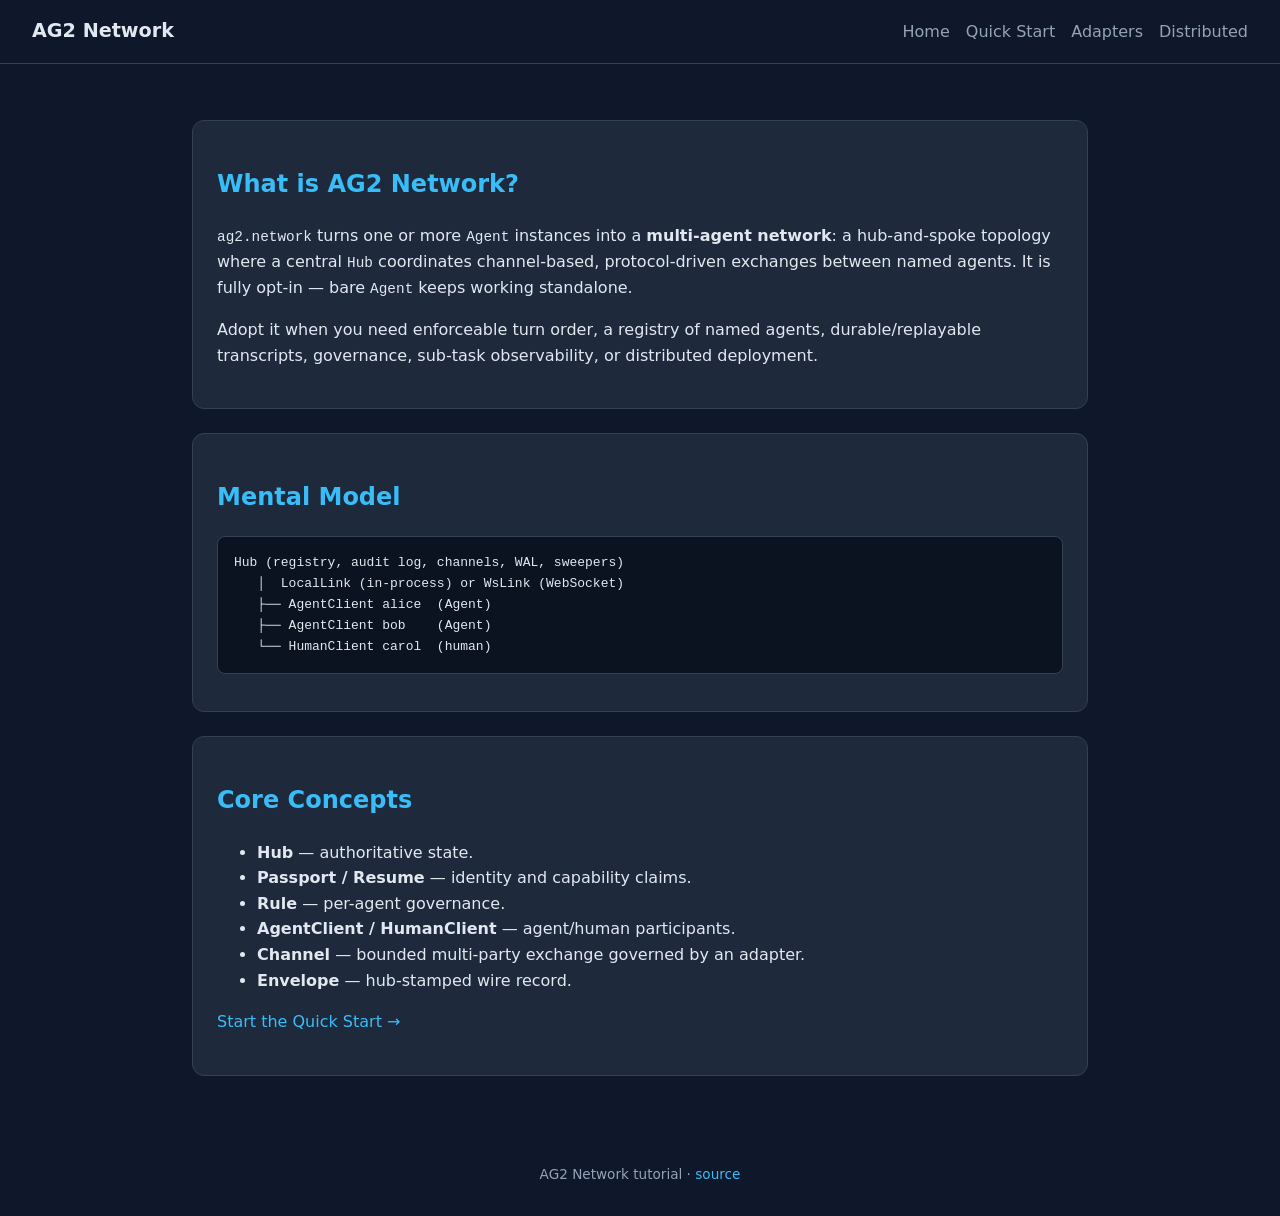
==== docs/index.html @ dd67a832 "Initial:" ====
<!doctype html>
<html lang="en">
<head>
<meta charset="utf-8">
<title>AG2 Network — Tutorial</title>
<link rel="stylesheet" href="assets/style.css">
</head>
<body>
<header><h1>AG2 Network</h1><nav><a href="index.html">Home</a><a href="quickstart.html">Quick Start</a><a href="adapters.html">Adapters</a><a href="distributed.html">Distributed</a></nav></header>
<div class="container">
<div class="card">
<h2>What is AG2 Network?</h2>
<p><code>ag2.network</code> turns one or more <code>Agent</code> instances into a <strong>multi-agent network</strong>: a hub-and-spoke topology where a central <code>Hub</code> coordinates channel-based, protocol-driven exchanges between named agents. It is fully opt-in — bare <code>Agent</code> keeps working standalone.</p>
<p>Adopt it when you need enforceable turn order, a registry of named agents, durable/replayable transcripts, governance, sub-task observability, or distributed deployment.</p>
</div>
<div class="card">
<h2>Mental Model</h2>
<pre>Hub (registry, audit log, channels, WAL, sweepers)
   │  LocalLink (in-process) or WsLink (WebSocket)
   ├── AgentClient alice  (Agent)
   ├── AgentClient bob    (Agent)
   └── HumanClient carol  (human)</pre>
</div>
<div class="card">
<h2>Core Concepts</h2>
<ul>
<li><strong>Hub</strong> — authoritative state.</li>
<li><strong>Passport / Resume</strong> — identity and capability claims.</li>
<li><strong>Rule</strong> — per-agent governance.</li>
<li><strong>AgentClient / HumanClient</strong> — agent/human participants.</li>
<li><strong>Channel</strong> — bounded multi-party exchange governed by an adapter.</li>
<li><strong>Envelope</strong> — hub-stamped wire record.</li>
</ul>
<p><a href="quickstart.html">Start the Quick Start →</a></p>
</div>
</div>
<footer>AG2 Network tutorial · <a href="https://github.com/tpugh/ag2-network">source</a></footer>
</body>
</html>
---- docs/assets/style.css ----
:root { --bg:#0f172a; --card:#1e293b; --text:#e2e8f0; --muted:#94a3b8; --accent:#38bdf8; --border:#334155; }
* { box-sizing: border-box; }
body { margin:0; font-family: system-ui, -apple-system, Segoe UI, Roboto, sans-serif; background:var(--bg); color:var(--text); line-height:1.6; }
a { color: var(--accent); text-decoration: none; }
a:hover { text-decoration: underline; }
header { padding: 1rem 2rem; border-bottom:1px solid var(--border); display:flex; justify-content:space-between; align-items:center; }
header h1 { margin:0; font-size:1.2rem; }
nav a { margin-left:1rem; color:var(--muted); }
nav a:hover { color:var(--text); }
.container { max-width:960px; margin:0 auto; padding:2rem; }
.card { background:var(--card); border:1px solid var(--border); border-radius:12px; padding:1.5rem; margin:1.5rem 0; }
pre { background:#0b1220; border:1px solid var(--border); border-radius:8px; padding:1rem; overflow-x:auto; }
code { font-family: ui-monospace, SFMono-Regular, Menlo, monospace; font-size:0.9rem; }
h2 { color:var(--accent); }
h3 { color:var(--text); }
footer { text-align:center; padding:2rem; color:var(--muted); font-size:0.85rem; }
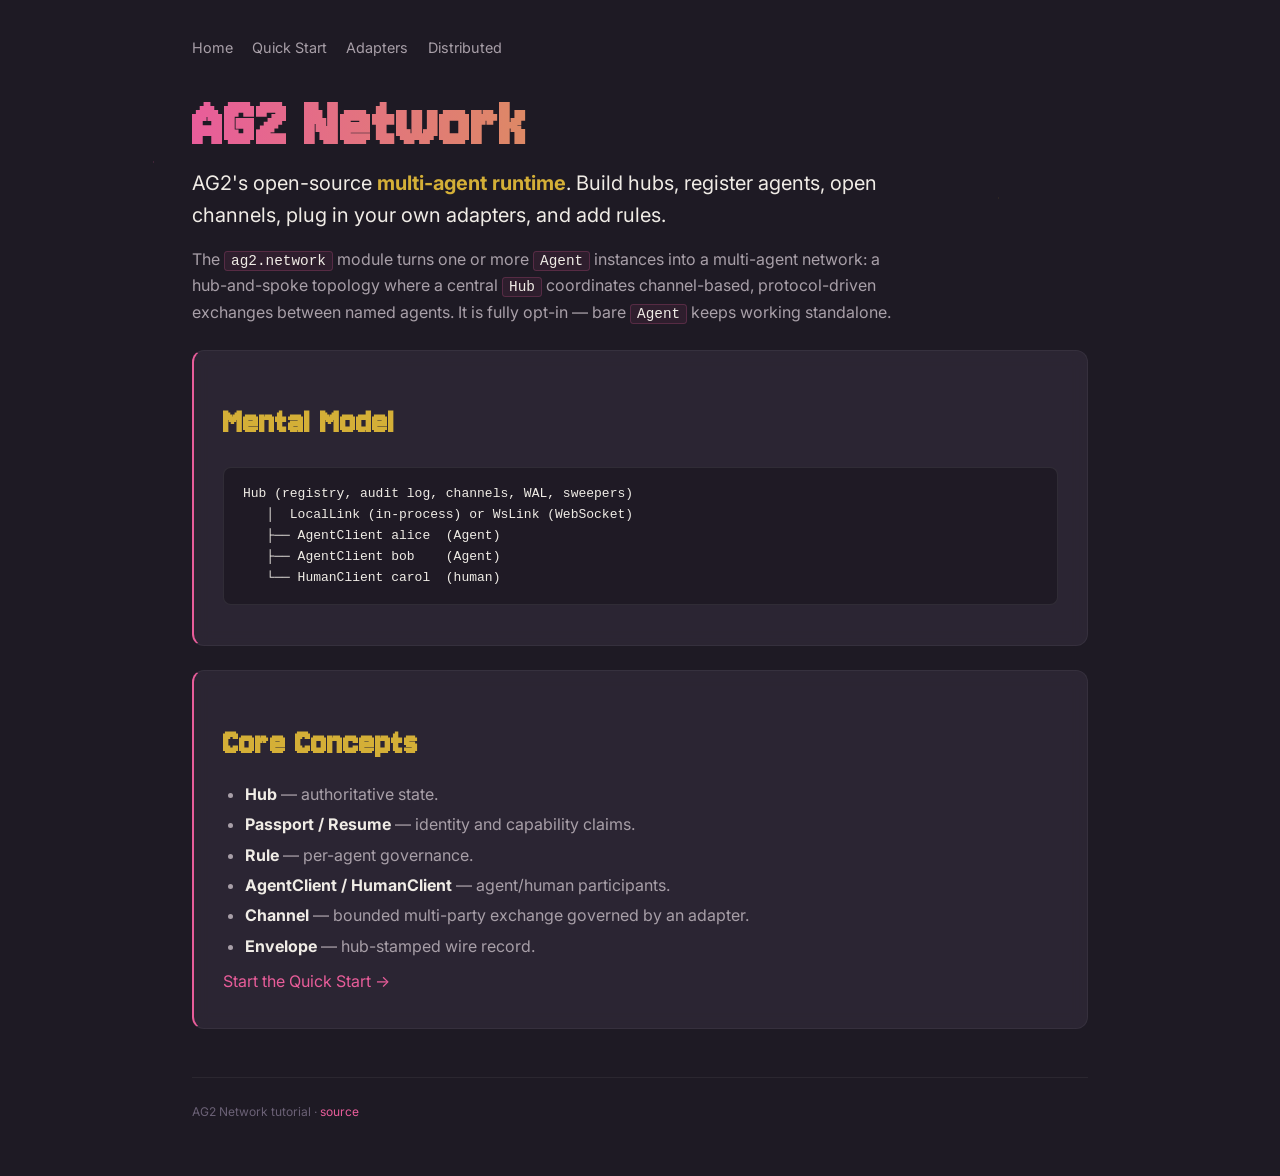
==== commit 0c30ec24: "Restyle" ====
--- a/docs/index.html
+++ b/docs/index.html
@@ -3,37 +3,47 @@
 <head>
 <meta charset="utf-8">
 <title>AG2 Network — Tutorial</title>
+<link rel="preconnect" href="https://fonts.googleapis.com">
+<link rel="preconnect" href="https://fonts.gstatic.com" crossorigin>
+<link href="https://fonts.googleapis.com/css2?family=Inter:wght@400;500;600;700&family=Jersey+10&display=swap" rel="stylesheet">
 <link rel="stylesheet" href="assets/style.css">
 </head>
 <body>
-<header><h1>AG2 Network</h1><nav><a href="index.html">Home</a><a href="quickstart.html">Quick Start</a><a href="adapters.html">Adapters</a><a href="distributed.html">Distributed</a></nav></header>
-<div class="container">
-<div class="card">
-<h2>What is AG2 Network?</h2>
-<p><code>ag2.network</code> turns one or more <code>Agent</code> instances into a <strong>multi-agent network</strong>: a hub-and-spoke topology where a central <code>Hub</code> coordinates channel-based, protocol-driven exchanges between named agents. It is fully opt-in — bare <code>Agent</code> keeps working standalone.</p>
-<p>Adopt it when you need enforceable turn order, a registry of named agents, durable/replayable transcripts, governance, sub-task observability, or distributed deployment.</p>
-</div>
-<div class="card">
-<h2>Mental Model</h2>
-<pre>Hub (registry, audit log, channels, WAL, sweepers)
+<div class="frame">
+  <nav class="topnav">
+    <a href="index.html">Home</a>
+    <a href="quickstart.html">Quick Start</a>
+    <a href="adapters.html">Adapters</a>
+    <a href="distributed.html">Distributed</a>
+  </nav>
+
+  <h1>AG2 Network</h1>
+  <p style="font-size:20px;color:var(--text-primary);max-width:760px;margin:0 0 16px;">AG2's open-source <span style="color:var(--gold);font-weight:700;">multi-agent runtime</span>. Build hubs, register agents, open channels, plug in your own adapters, and add rules.</p>
+  <p style="max-width:720px;">The <code>ag2.network</code> module turns one or more <code>Agent</code> instances into a multi-agent network: a hub-and-spoke topology where a central <code>Hub</code> coordinates channel-based, protocol-driven exchanges between named agents. It is fully opt-in — bare <code>Agent</code> keeps working standalone.</p>
+
+  <div class="card">
+    <h2>Mental Model</h2>
+    <pre>Hub (registry, audit log, channels, WAL, sweepers)
    │  LocalLink (in-process) or WsLink (WebSocket)
    ├── AgentClient alice  (Agent)
    ├── AgentClient bob    (Agent)
    └── HumanClient carol  (human)</pre>
+  </div>
+
+  <div class="card">
+    <h2>Core Concepts</h2>
+    <ul>
+      <li><strong>Hub</strong> — authoritative state.</li>
+      <li><strong>Passport / Resume</strong> — identity and capability claims.</li>
+      <li><strong>Rule</strong> — per-agent governance.</li>
+      <li><strong>AgentClient / HumanClient</strong> — agent/human participants.</li>
+      <li><strong>Channel</strong> — bounded multi-party exchange governed by an adapter.</li>
+      <li><strong>Envelope</strong> — hub-stamped wire record.</li>
+    </ul>
+    <p><a href="quickstart.html">Start the Quick Start →</a></p>
+  </div>
+
+  <div class="footer">AG2 Network tutorial · <a href="https://github.com/tpugh/ag2-network">source</a></div>
 </div>
-<div class="card">
-<h2>Core Concepts</h2>
-<ul>
-<li><strong>Hub</strong> — authoritative state.</li>
-<li><strong>Passport / Resume</strong> — identity and capability claims.</li>
-<li><strong>Rule</strong> — per-agent governance.</li>
-<li><strong>AgentClient / HumanClient</strong> — agent/human participants.</li>
-<li><strong>Channel</strong> — bounded multi-party exchange governed by an adapter.</li>
-<li><strong>Envelope</strong> — hub-stamped wire record.</li>
-</ul>
-<p><a href="quickstart.html">Start the Quick Start →</a></p>
-</div>
-</div>
-<footer>AG2 Network tutorial · <a href="https://github.com/tpugh/ag2-network">source</a></footer>
 </body>
 </html>
--- a/docs/assets/style.css
+++ b/docs/assets/style.css
@@ -1,16 +1,89 @@
-:root { --bg:#0f172a; --card:#1e293b; --text:#e2e8f0; --muted:#94a3b8; --accent:#38bdf8; --border:#334155; }
-* { box-sizing: border-box; }
-body { margin:0; font-family: system-ui, -apple-system, Segoe UI, Roboto, sans-serif; background:var(--bg); color:var(--text); line-height:1.6; }
-a { color: var(--accent); text-decoration: none; }
+@import url('https://fonts.googleapis.com/css2?family=Inter:wght@400;500;600;700&family=Jersey+10&display=swap');
+
+:root {
+  --bg: #1e1a24;
+  --pink: #e85d9a;
+  --gold: #d4af37;
+  --purple: #a78bfa;
+  --teal: #5eead4;
+  --orange: #e8a05d;
+  --sol: #5e9be8;
+  --text-primary: #f0ece6;
+  --text-secondary: #a89fa8;
+  --text-muted: #6b6176;
+  --glass-bg: rgba(55, 48, 64, 0.78);
+  --glass-border: rgba(232, 93, 154, 0.15);
+}
+
+* { box-sizing: border-box; margin: 0; padding: 0; }
+html, body { min-height: 100vh; }
+body {
+  font-family: 'Inter', system-ui, sans-serif;
+  background: var(--bg); color: var(--text-primary);
+  overflow-x: hidden; position: relative; line-height: 1.6;
+}
+body::before {
+  content: ""; position: fixed; inset: 0; pointer-events: none; z-index: 0;
+  background:
+    radial-gradient(2px 2px at 12% 18%, rgba(232,93,154,0.55), transparent 50%),
+    radial-gradient(1.5px 1.5px at 78% 22%, rgba(212,175,55,0.45), transparent 50%),
+    radial-gradient(2px 2px at 22% 78%, rgba(94,155,232,0.5), transparent 50%),
+    radial-gradient(1.5px 1.5px at 85% 70%, rgba(232,160,93,0.4), transparent 50%),
+    radial-gradient(2px 2px at 50% 45%, rgba(167,139,250,0.45), transparent 50%),
+    radial-gradient(1px 1px at 35% 30%, rgba(94,234,212,0.4), transparent 50%);
+  opacity: 0.6;
+  animation: drift 24s ease-in-out infinite;
+}
+@keyframes drift { 0%,100% { transform: translate(0,0); } 50% { transform: translate(-12px,8px); } }
+
+.frame { position: relative; z-index: 1; max-width: 960px; margin: 0 auto; padding: 36px 32px 56px; }
+
+a { color: var(--pink); text-decoration: none; }
 a:hover { text-decoration: underline; }
-header { padding: 1rem 2rem; border-bottom:1px solid var(--border); display:flex; justify-content:space-between; align-items:center; }
-header h1 { margin:0; font-size:1.2rem; }
-nav a { margin-left:1rem; color:var(--muted); }
-nav a:hover { color:var(--text); }
-.container { max-width:960px; margin:0 auto; padding:2rem; }
-.card { background:var(--card); border:1px solid var(--border); border-radius:12px; padding:1.5rem; margin:1.5rem 0; }
-pre { background:#0b1220; border:1px solid var(--border); border-radius:8px; padding:1rem; overflow-x:auto; }
-code { font-family: ui-monospace, SFMono-Regular, Menlo, monospace; font-size:0.9rem; }
-h2 { color:var(--accent); }
-h3 { color:var(--text); }
-footer { text-align:center; padding:2rem; color:var(--muted); font-size:0.85rem; }+
+h1, h2, h3 { font-family: 'Jersey 10', cursive; letter-spacing: 1px; }
+h1 { font-size: 72px; line-height: 0.95; background: linear-gradient(90deg, var(--pink), var(--gold), var(--purple), var(--teal), var(--orange)); background-size: 280% auto; -webkit-background-clip: text; -webkit-text-fill-color: transparent; animation: shimmer 10s ease-in-out infinite; margin: 0 0 8px; }
+@keyframes shimmer { 0%,100%{background-position:0% center;} 50%{background-position:280% center;} }
+
+h2 { font-size: 36px; color: var(--gold); margin: 1.2rem 0 0.6rem; }
+h3 { font-size: 22px; color: var(--text-primary); }
+
+.card {
+  background: rgba(55,48,64,0.55);
+  border: 1px solid rgba(255,255,255,0.05);
+  border-left: 2px solid var(--pink);
+  border-radius: 12px;
+  padding: 1.5rem 1.8rem;
+  margin: 1.5rem 0;
+  backdrop-filter: blur(8px);
+}
+.card:hover { border-color: var(--pink); }
+
+pre {
+  background: rgba(30,26,36,0.85);
+  border: 1px solid rgba(255,255,255,0.08);
+  border-radius: 8px;
+  padding: 1rem 1.2rem;
+  overflow-x: auto;
+  margin: 1rem 0;
+  font-family: ui-monospace, Menlo, monospace;
+  font-size: 13px;
+  color: var(--text-primary);
+}
+code { font-family: ui-monospace, Menlo, monospace; font-size: 0.9em; color: var(--text-primary); background: rgba(232,93,154,0.08); border: 1px solid rgba(232,93,154,0.22); padding: 1px 6px; border-radius: 3px; }
+pre code { background: none; border: none; padding: 0; }
+
+p { margin: 0.6rem 0; color: var(--text-secondary); }
+ul, ol { margin: 0.6rem 0 0.6rem 1.4rem; color: var(--text-secondary); }
+li { margin: 0.3rem 0; }
+strong { color: var(--text-primary); }
+
+table { width: 100%; border-collapse: collapse; margin: 1rem 0; }
+th, td { padding: 0.6rem 0.8rem; border-bottom: 1px solid rgba(255,255,255,0.06); text-align: left; }
+th { color: var(--gold); font-size: 0.9rem; }
+
+nav.topnav { display: flex; gap: 1.2rem; align-items: center; margin: 0 0 2rem; font-size: 0.9rem; }
+nav.topnav a { color: var(--text-secondary); }
+nav.topnav a:hover { color: var(--text-primary); }
+
+.footer { margin-top: 3rem; padding-top: 1.5rem; border-top: 1px solid rgba(255,255,255,0.06); font-size: 12px; color: var(--text-muted); }
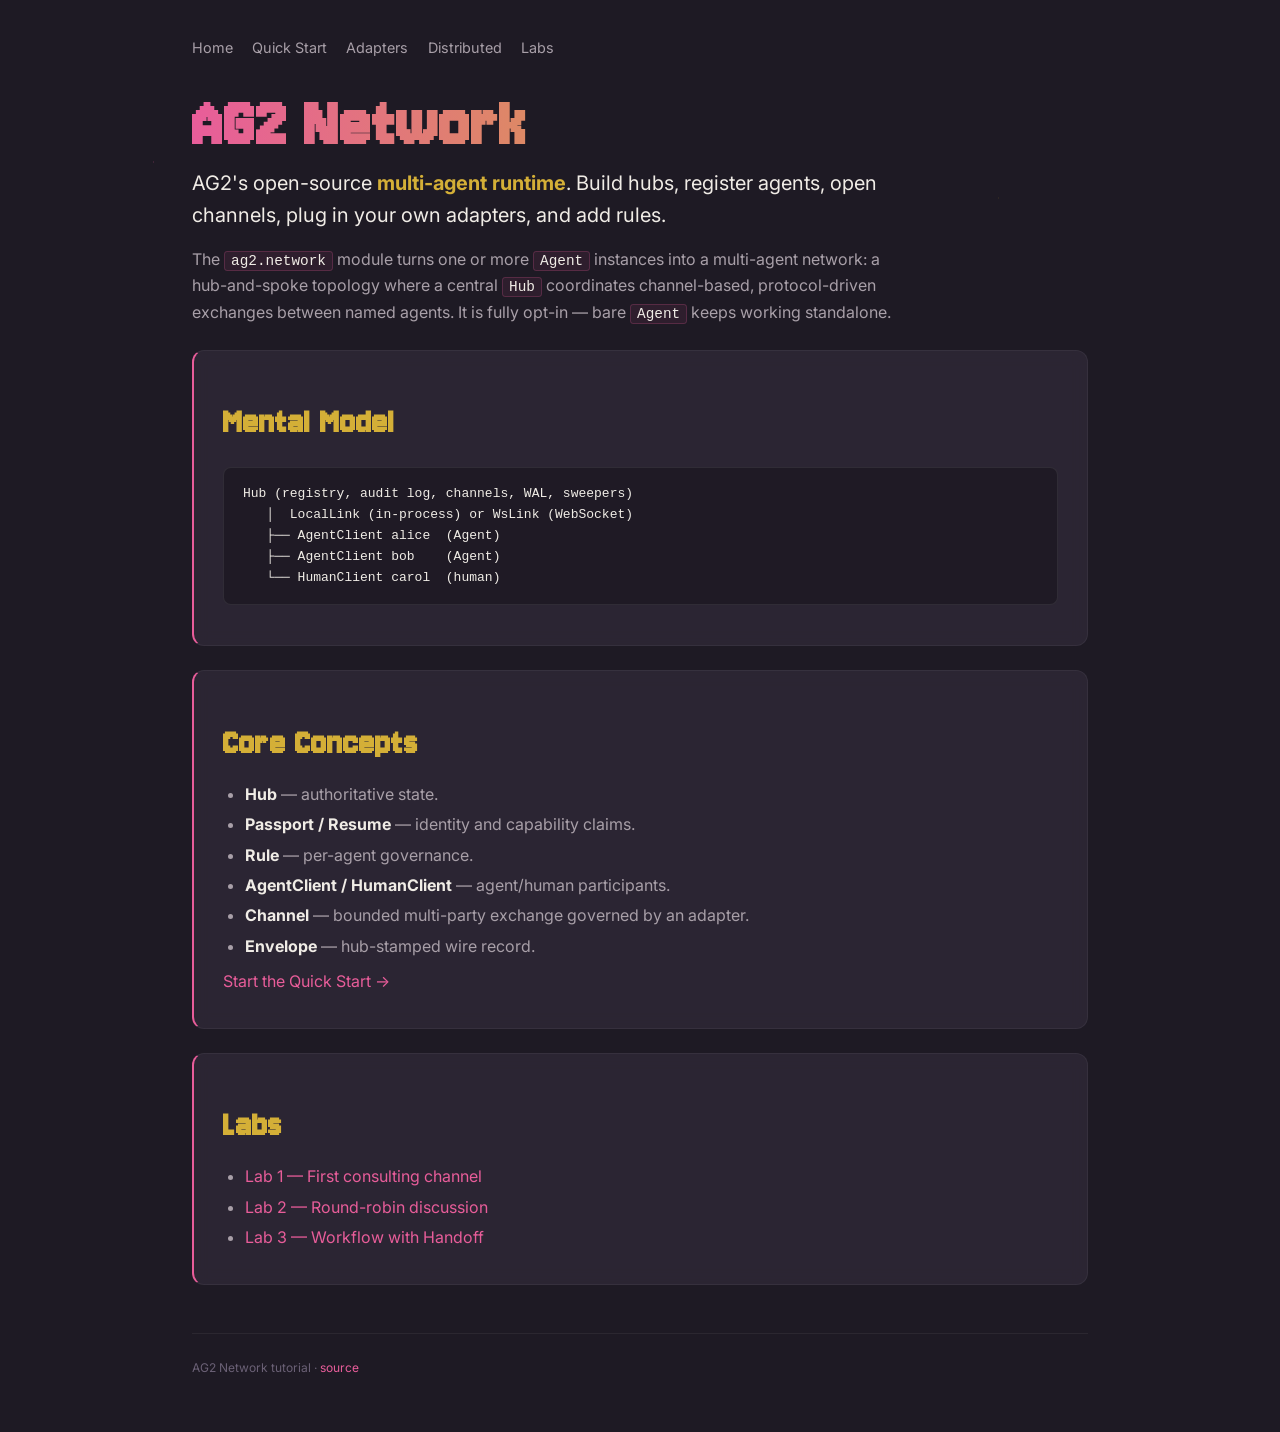
==== commit af49007e: "Add" ====
--- a/docs/index.html
+++ b/docs/index.html
@@ -14,7 +14,7 @@
     <a href="index.html">Home</a>
     <a href="quickstart.html">Quick Start</a>
     <a href="adapters.html">Adapters</a>
-    <a href="distributed.html">Distributed</a>
+    <a href="distributed.html">Distributed</a><a href="lab1.html">Labs</a>
   </nav>
 
   <h1>AG2 Network</h1>
@@ -43,6 +43,14 @@
     <p><a href="quickstart.html">Start the Quick Start →</a></p>
   </div>
 
+  <div class="card">
+    <h2>Labs</h2>
+    <ul>
+      <li><a href="lab1.html">Lab 1 — First consulting channel</a></li>
+      <li><a href="lab2.html">Lab 2 — Round-robin discussion</a></li>
+      <li><a href="lab3.html">Lab 3 — Workflow with Handoff</a></li>
+    </ul>
+  </div>
   <div class="footer">AG2 Network tutorial · <a href="https://github.com/tpugh/ag2-network">source</a></div>
 </div>
 </body>
